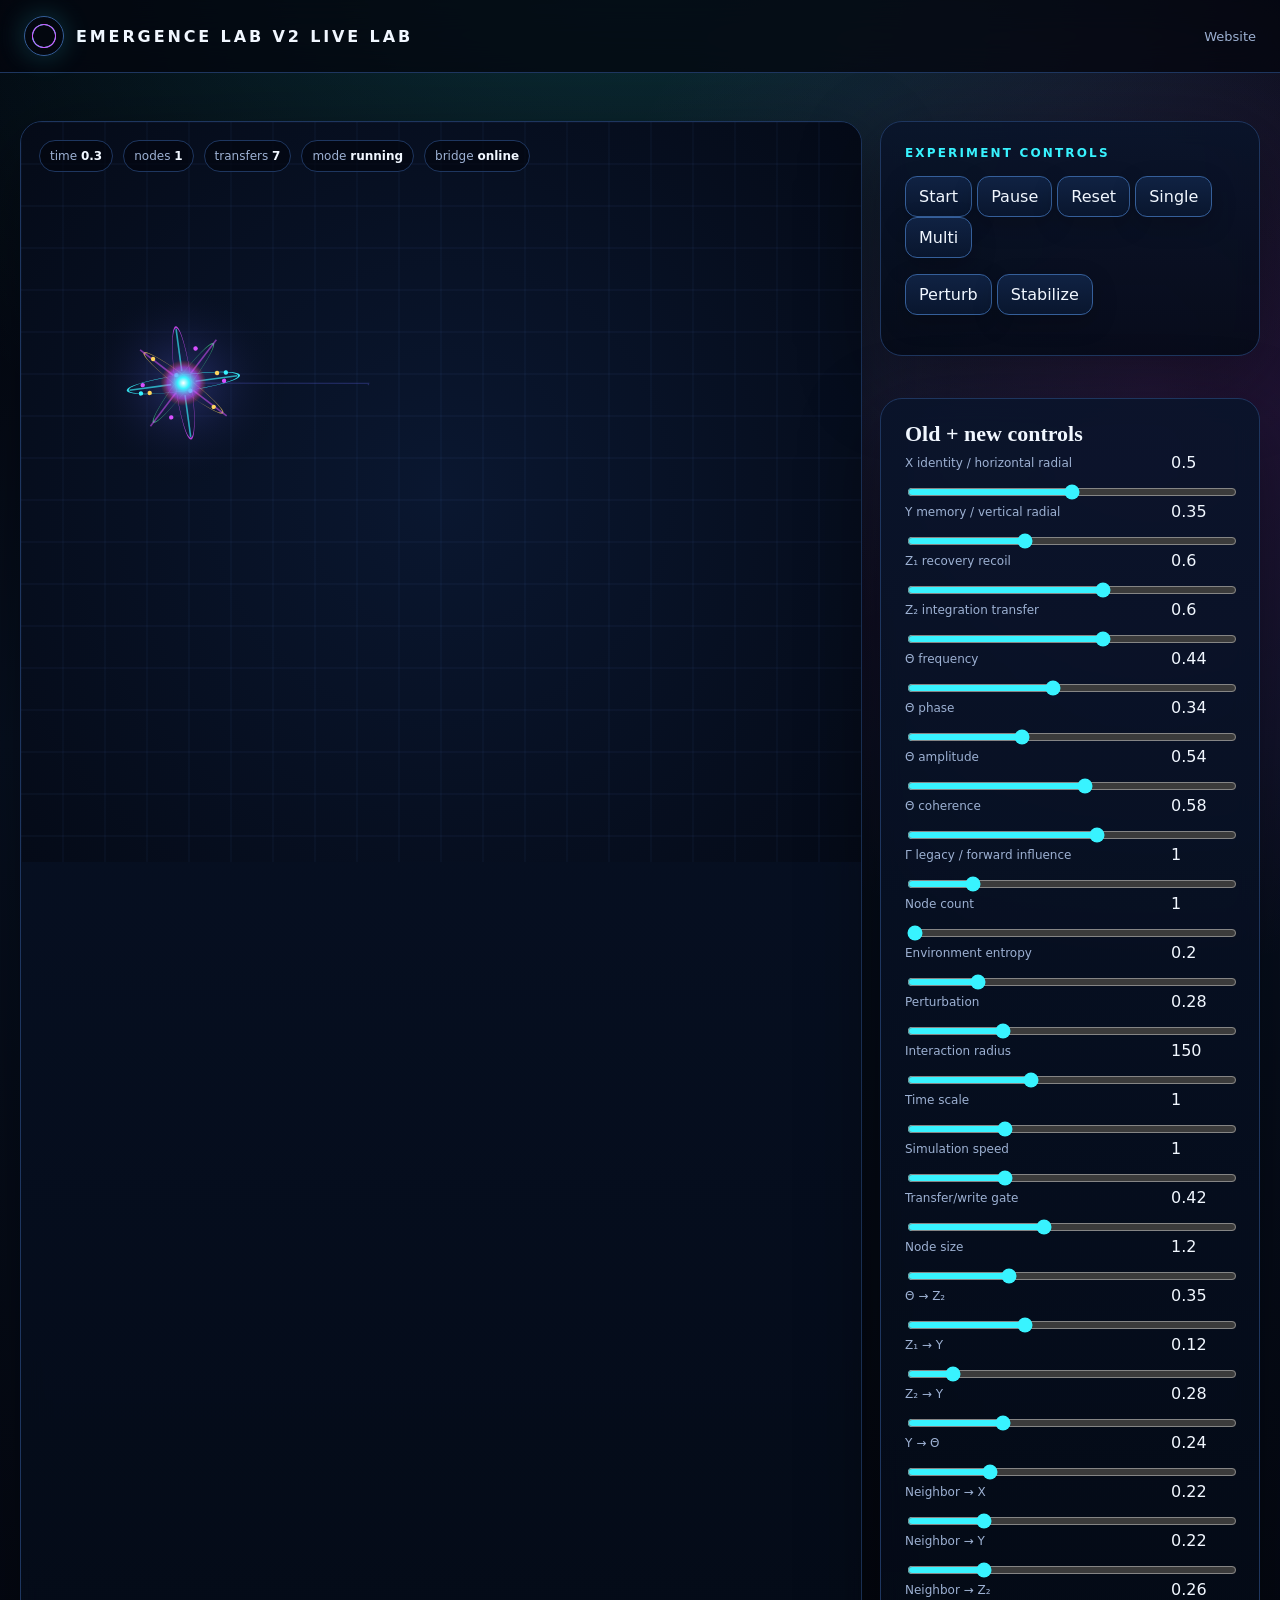
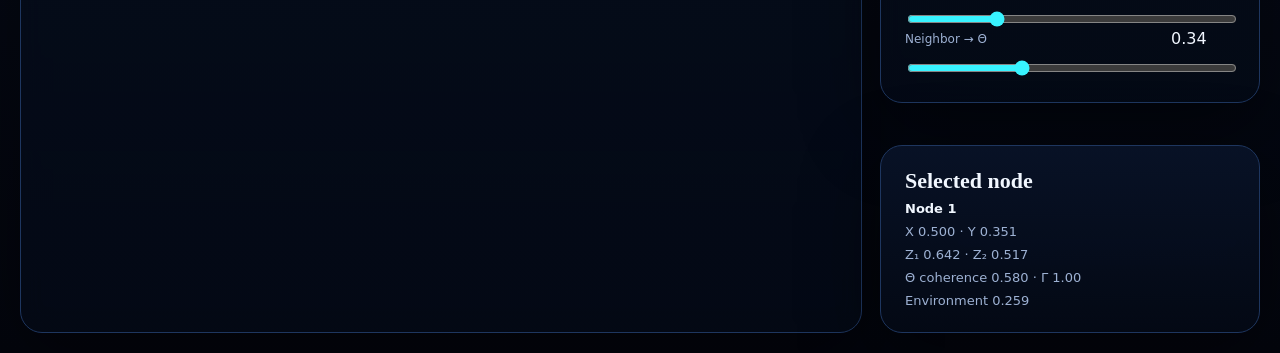
==== lab/index.html @ c9af358a "Add V2 connected live lab" ====
<!doctype html><html lang="en"><head><meta charset="utf-8"><meta name="viewport" content="width=device-width,initial-scale=1"><title>Emergence Lab V2 — Live Lab</title><link rel="stylesheet" href="../shared/el-style.css"><script src="../shared/el-bridge.js"></script><style>body{overflow-x:hidden}.lab-wrap{max-width:1500px;margin:auto;padding:20px;display:grid;grid-template-columns:minmax(0,1fr) 380px;gap:18px}.stage{position:relative;min-height:740px;overflow:hidden}.stage canvas{width:100%;height:740px;display:block}.hud{position:absolute;left:18px;top:18px;right:18px;display:flex;gap:10px;flex-wrap:wrap;pointer-events:none}.hud span{background:rgba(3,6,14,.66);border:1px solid var(--line);border-radius:999px;padding:8px 10px;color:var(--muted);font-size:12px}.hud b{color:var(--text)}.controls{display:grid;gap:14px}.control-row{display:grid;grid-template-columns:1fr 64px;gap:10px;align-items:center}.control-row label{font-size:12px;color:var(--muted)}input[type=range]{width:100%;accent-color:var(--cyan)}.embedded header{display:none}.embedded .lab-wrap{padding:0;grid-template-columns:minmax(0,1fr) 350px}.embedded main{padding:0}.embedded .stage{border-radius:22px}.embedded .stage canvas{height:680px}@media(max-width:1050px){.lab-wrap,.embedded .lab-wrap{grid-template-columns:1fr}.stage canvas{height:620px}.embedded .stage canvas{height:620px}}</style></head><body><header><nav><a class="brand" href="../site/index.html"><span class="sig"></span><span>Emergence Lab V2 Live Lab</span></a><div class="navlinks"><a href="../site/index.html">Website</a></div></nav></header><main class="lab-wrap"><section class="panel stage"><div class="hud"><span>time <b id="hTime">0.0</b></span><span>nodes <b id="hNodes">1</b></span><span>transfers <b id="hTransfers">0</b></span><span>mode <b id="hMode">running</b></span><span>bridge <b>online</b></span></div><canvas id="field"></canvas></section><aside class="controls"><section class="panel card"><div class="kicker">Experiment controls</div><p><button id="start">Start</button> <button id="pause">Pause</button> <button id="reset">Reset</button> <button id="single">Single</button> <button id="multi">Multi</button></p><p><button id="perturb">Perturb</button> <button id="stabilize">Stabilize</button></p></section><section class="panel card" id="sliders"></section><section class="panel card"><h3>Selected node</h3><div class="feed" id="inspect">Nucleus anchored. Waiting for telemetry.</div></section></aside></main><script>if(new URL(location.href).searchParams.get('embedded'))document.body.classList.add('embedded');const canvas=document.getElementById('field'),ctx=canvas.getContext('2d');let W=0,H=0,dpr=1,time=0,running=true,transfers=0,selected=0;const sliders={nodeX:[.5,0,1,.01,'X identity / horizontal radial'],nodeY:[.35,0,1,.01,'Y memory / vertical radial'],nodeZ1:[.6,0,1,.01,'Z₁ recovery recoil'],nodeZ2:[.6,0,1,.01,'Z₂ integration transfer'],thetaFrequency:[.44,0,1,.01,'Θ frequency'],thetaPhase:[.34,0,1,.01,'Θ phase'],thetaAmplitude:[.54,0,1,.01,'Θ amplitude'],thetaCoherence:[.58,0,1,.01,'Θ coherence'],gamma:[1,.1,5,.1,'Γ legacy / forward influence'],nodeCount:[1,1,24,1,'Node count'],entropy:[.2,0,1,.01,'Environment entropy'],perturbationStrength:[.28,0,1,.01,'Perturbation'],interactionRadius:[150,50,320,1,'Interaction radius'],timeScale:[1,.2,3,.1,'Time scale'],simulationSpeed:[1,.2,3,.1,'Simulation speed'],writeGate:[.42,.05,.95,.01,'Transfer/write gate'],nodeSize:[1.2,.6,2.6,.1,'Node size'],thetaToZ2:[.35,0,1,.01,'Θ → Z₂'],z1ToY:[.12,0,1,.01,'Z₁ → Y'],z2ToY:[.28,0,1,.01,'Z₂ → Y'],yToTheta:[.24,0,1,.01,'Y → Θ'],neighborToX:[.22,0,1,.01,'Neighbor → X'],neighborToY:[.22,0,1,.01,'Neighbor → Y'],neighborToZ2:[.26,0,1,.01,'Neighbor → Z₂'],neighborToTheta:[.34,0,1,.01,'Neighbor → Θ']};const state={},nodes=[];document.getElementById('sliders').innerHTML='<h3>Old + new controls</h3>'+Object.entries(sliders).map(([id,c])=>{const[v,min,max,step,label]=c;state[id]=v;return`<div class="control-row"><label for="${id}">${label}</label><output id="${id}Out">${v}</output><input id="${id}" type="range" min="${min}" max="${max}" step="${step}" value="${v}" style="grid-column:1/3"></div>`}).join('');Object.keys(sliders).forEach(id=>{const el=document.getElementById(id),out=document.getElementById(id+'Out');el.oninput=()=>{state[id]=parseFloat(el.value);out.textContent=Number(state[id]).toFixed(id==='nodeCount'||id==='interactionRadius'?0:2);syncNodeFromControls()}});function clamp(v,min=0,max=1){return Math.max(min,Math.min(max,v))}function rand(seed){let s=seed>>>0;return()=>((s=(1664525*s+1013904223)>>>0)/4294967296)}const R=rand(42);function createNode(i){return{id:i+1,x:W/2+(R()-.5)*W*.35,y:H/2+(R()-.5)*H*.35,vx:(R()-.5)*18,vy:(R()-.5)*18,X:state.nodeX,Y:state.nodeY,Z1:state.nodeZ1,Z2:state.nodeZ2,theta:state.thetaFrequency,phase:R(),amp:state.thetaAmplitude,coh:state.thetaCoherence,gamma:state.gamma,env:0,trail:[],flash:0}}function setNodeCount(n){while(nodes.length<n)nodes.push(createNode(nodes.length));while(nodes.length>n)nodes.pop();selected=0}function syncNodeFromControls(){const n=nodes[selected]||nodes[0];if(!n)return;n.X=state.nodeX;n.Y=state.nodeY;n.Z1=state.nodeZ1;n.Z2=state.nodeZ2;n.theta=state.thetaFrequency;n.amp=state.thetaAmplitude;n.coh=state.thetaCoherence;n.gamma=state.gamma;setNodeCount(state.nodeCount|0)}function resize(){dpr=Math.min(devicePixelRatio||1,2);const r=canvas.getBoundingClientRect();W=r.width;H=r.height;canvas.width=W*dpr;canvas.height=H*dpr;ctx.setTransform(dpr,0,0,dpr,0,0);if(!nodes.length)setNodeCount(state.nodeCount|0)}addEventListener('resize',resize);function update(dt){const speed=state.timeScale*state.simulationSpeed;time+=dt*speed;const target=state.nodeCount|0;if(nodes.length!==target)setNodeCount(target);for(const n of nodes){n.env=clamp(.5+.25*Math.sin(time*.7+n.x*.01)+.2*Math.cos(time*.41+n.y*.012)+state.perturbationStrength*.3);let nx=0,ny=0,neighbors=0,thetaAlign=0;for(const m of nodes){if(m===n)continue;const dx=m.x-n.x,dy=m.y-n.y,d=Math.hypot(dx,dy);if(d<state.interactionRadius){const w=1-d/state.interactionRadius;nx+=dx*w;ny+=dy*w;thetaAlign+=(1-Math.abs(m.theta-n.theta))*w;neighbors+=w}}if(neighbors){n.vx+=nx/neighbors*.0009*state.neighborToX;n.vy+=ny/neighbors*.0009*state.neighborToY;n.theta=clamp(n.theta+thetaAlign/neighbors*.0007*state.neighborToTheta);n.Z2=clamp(n.Z2+neighbors*.00004*state.neighborToZ2)}n.Z2=clamp(n.Z2+(n.coh*state.thetaToZ2+(n.env-.5)*state.perturbationStrength)*.0009*speed);n.Y=clamp(n.Y+(n.Z2*state.z2ToY+n.Z1*state.z1ToY)*.0005*speed);n.coh=clamp(n.coh+(n.Y*state.yToTheta-state.entropy*.04)*.0009*speed);n.phase=(n.phase+n.theta*.018*speed)%1;n.x+=n.vx*dt*speed;n.y+=n.vy*dt*speed;n.vx*=.992;n.vy*=.992;if(state.entropy){n.vx+=(Math.sin(time+n.id)*.5)*state.entropy*.02;n.vy+=(Math.cos(time*.9+n.id)*.5)*state.entropy*.02}if(n.x<30||n.x>W-30)n.vx*=-1;if(n.y<30||n.y>H-30)n.vy*=-1;n.x=clamp(n.x,30,W-30);n.y=clamp(n.y,30,H-30);if(n.X>state.writeGate&&n.coh>.25&&n.Z2>.45){transfers++;n.flash=1;n.Z2=clamp(n.Z2-.012);n.Z1=clamp(n.Z1+.006)}n.flash=Math.max(0,n.flash-dt*1.8);n.trail.push({x:n.x,y:n.y});if(n.trail.length>80)n.trail.shift()}}function drawNode(n){const scale=(state.nodeSize||1)*(.7+n.X*.55),Rn=30*scale,cx=n.x,cy=n.y,hue=185+n.theta*120;if(n.trail.length>1){ctx.strokeStyle=`hsla(${hue},80%,65%,.28)`;ctx.lineWidth=1.2;ctx.beginPath();n.trail.forEach((p,i)=>i?ctx.lineTo(p.x,p.y):ctx.moveTo(p.x,p.y));ctx.stroke()}const glow=ctx.createRadialGradient(cx,cy,0,cx,cy,Rn*3);glow.addColorStop(0,`hsla(${hue},100%,70%,${.22+n.Y*.25})`);glow.addColorStop(1,'rgba(0,0,0,0)');ctx.fillStyle=glow;ctx.beginPath();ctx.arc(cx,cy,Rn*3,0,Math.PI*2);ctx.fill();ctx.save();ctx.translate(cx,cy);ctx.rotate(n.phase*Math.PI*2);[[0,1.6,.23,'rgba(56,243,255,.92)'],[Math.PI/2,1.6,.23,'rgba(215,80,255,.82)'],[Math.PI/4,1.4,.18,'rgba(255,213,93,.68)'],[-Math.PI/4,1.4,.18,'rgba(77,255,154,.55)']].forEach(o=>{ctx.save();ctx.rotate(o[0]);ctx.scale(o[1],o[2]);ctx.strokeStyle=o[3];ctx.lineWidth=2/o[1];ctx.beginPath();ctx.arc(0,0,Rn,0,Math.PI*2);ctx.stroke();ctx.restore()});for(let i=0;i<8;i++){const a=i*Math.PI/4;ctx.strokeStyle=i%2?'rgba(215,80,255,.55)':'rgba(56,243,255,.65)';ctx.lineWidth=1.6;ctx.beginPath();ctx.moveTo(Math.cos(a)*Rn*.35,Math.sin(a)*Rn*.35);ctx.lineTo(Math.cos(a)*Rn*1.55,Math.sin(a)*Rn*1.55);ctx.stroke()}for(let i=0;i<12;i++){const a=i*Math.PI*2/12+n.phase*Math.PI*2;ctx.fillStyle=i%3===0?'#38f3ff':i%3===1?'#d750ff':'#ffd55d';ctx.beginPath();ctx.arc(Math.cos(a)*Rn*1.25,Math.sin(a)*Rn*(i%2?.25:1),2.2,0,Math.PI*2);ctx.fill()}ctx.restore();const core=ctx.createRadialGradient(cx,cy,0,cx,cy,Rn*.65);core.addColorStop(0,'#fff');core.addColorStop(.25,'#38f3ff');core.addColorStop(.7,'rgba(215,80,255,.55)');core.addColorStop(1,'rgba(255,61,0,0)');ctx.fillStyle=core;ctx.beginPath();ctx.arc(cx,cy,Rn*.65*(1+n.flash*.25),0,Math.PI*2);ctx.fill()}function draw(){ctx.clearRect(0,0,W,H);const bg=ctx.createRadialGradient(W/2,H/2,0,W/2,H/2,Math.max(W,H));bg.addColorStop(0,'#0a1730');bg.addColorStop(1,'#02040b');ctx.fillStyle=bg;ctx.fillRect(0,0,W,H);ctx.strokeStyle='rgba(120,170,255,.08)';ctx.lineWidth=1;for(let x=0;x<W;x+=42){ctx.beginPath();ctx.moveTo(x,0);ctx.lineTo(x,H);ctx.stroke()}for(let y=0;y<H;y+=42){ctx.beginPath();ctx.moveTo(0,y);ctx.lineTo(W,y);ctx.stroke()}for(let i=0;i<nodes.length;i++)for(let j=i+1;j<nodes.length;j++){const a=nodes[i],b=nodes[j],d=Math.hypot(a.x-b.x,a.y-b.y);if(d<state.interactionRadius){ctx.strokeStyle=`rgba(56,243,255,${.08+(1-d/state.interactionRadius)*.22})`;ctx.lineWidth=.7;ctx.beginPath();ctx.moveTo(a.x,a.y);ctx.lineTo(b.x,b.y);ctx.stroke()}}nodes.forEach(drawNode)}function publish(){const n=nodes[selected]||nodes[0]||{X:0,Y:0,Z1:0,Z2:0,coh:0,gamma:0,env:0};ELBridge.publishTelemetry({time,nodeCount:nodes.length,transfers,mode:running?'running':'paused',X:n.X,Y:n.Y,Z1:n.Z1,Z2:n.Z2,thetaCoherence:n.coh,gamma:n.gamma,environment:n.env});hTime.textContent=time.toFixed(1);hNodes.textContent=nodes.length;hTransfers.textContent=transfers;hMode.textContent=running?'running':'paused';inspect.innerHTML=`<b>Node ${n.id||1}</b><span>X ${n.X.toFixed(3)} · Y ${n.Y.toFixed(3)}</span><span>Z₁ ${n.Z1.toFixed(3)} · Z₂ ${n.Z2.toFixed(3)}</span><span>Θ coherence ${n.coh.toFixed(3)} · Γ ${n.gamma.toFixed(2)}</span><span>Environment ${n.env.toFixed(3)}</span>`}let last=0,pub=0;function frame(ts){const dt=Math.min(.04,(ts-last)/1000||.016);last=ts;if(running)update(dt);draw();pub+=dt;if(pub>.25){publish();pub=0}requestAnimationFrame(frame)}function command(c){if(c==='start')running=true;if(c==='pause')running=!running;if(c==='reset'){time=0;transfers=0;nodes.length=0;setNodeCount(state.nodeCount|0)}if(c==='multi'){state.nodeCount=8;nodeCount.value=8;nodeCountOut.textContent='8';setNodeCount(8)}if(c==='perturb'){state.perturbationStrength=clamp(state.perturbationStrength+.22);perturbationStrength.value=state.perturbationStrength;perturbationStrengthOut.textContent=state.perturbationStrength.toFixed(2);nodes.forEach(n=>{n.flash=1;n.vx+=(Math.random()-.5)*40;n.vy+=(Math.random()-.5)*40})}if(c==='stabilize'){state.entropy=.08;state.perturbationStrength=.1;['entropy','perturbationStrength'].forEach(id=>{document.getElementById(id).value=state[id];document.getElementById(id+'Out').textContent=state[id].toFixed(2)})}}['start','pause','reset','single','multi','perturb','stabilize'].forEach(id=>document.getElementById(id).onclick=()=>command(id==='single'?'reset':id));ELBridge.on(ev=>{if(ev.type==='command')command(ev.payload.command)});canvas.addEventListener('click',ev=>{const r=canvas.getBoundingClientRect(),x=ev.clientX-r.left,y=ev.clientY-r.top;let best=0,bd=1e9;nodes.forEach((n,i)=>{const d=Math.hypot(n.x-x,n.y-y);if(d<bd){bd=d;best=i}});selected=best});resize();setNodeCount(1);requestAnimationFrame(frame);</script></body></html>
---- shared/el-style.css ----
:root{--bg:#03050d;--panel:#071122;--panel2:#0b1730;--line:#1e365f;--line2:#355f9a;--text:#f1f7ff;--muted:#9db1d3;--cyan:#38f3ff;--violet:#d750ff;--gold:#ffd55d;--green:#4dff9a;--red:#ff5a7a;--shadow:0 24px 80px rgba(0,0,0,.45)}*{box-sizing:border-box}html{scroll-behavior:smooth}body{margin:0;background:radial-gradient(circle at 50% -10%,rgba(56,243,255,.20),transparent 38%),radial-gradient(circle at 90% 20%,rgba(215,80,255,.16),transparent 30%),linear-gradient(180deg,#02040b,#071020 38%,#03050d);color:var(--text);font-family:Inter,ui-sans-serif,system-ui,-apple-system,Segoe UI,sans-serif}a{color:inherit;text-decoration:none}button,.button{font:inherit;color:var(--text);background:linear-gradient(180deg,#102243,#09162e);border:1px solid var(--line2);border-radius:12px;padding:10px 13px;cursor:pointer;box-shadow:0 8px 25px rgba(0,0,0,.22)}button:hover,.button:hover{border-color:var(--cyan);box-shadow:0 0 24px rgba(56,243,255,.14)}.panel{background:linear-gradient(180deg,rgba(9,20,42,.88),rgba(4,10,22,.86));border:1px solid var(--line);border-radius:22px;box-shadow:var(--shadow);backdrop-filter:blur(12px)}.muted{color:var(--muted)}.accent{color:var(--cyan)}.gold{color:var(--gold)}.violet{color:var(--violet)}.grid{display:grid;gap:18px}.two{grid-template-columns:1.1fr .9fr}.three{grid-template-columns:repeat(3,1fr)}header{position:sticky;top:0;z-index:10;background:rgba(3,5,13,.72);border-bottom:1px solid var(--line);backdrop-filter:blur(16px)}nav{max-width:1440px;margin:auto;padding:16px 24px;display:flex;align-items:center;justify-content:space-between;gap:18px}.brand{display:flex;align-items:center;gap:12px;letter-spacing:.18em;text-transform:uppercase;font-weight:700}.brand .sig{width:40px;height:40px;border:1px solid var(--line2);border-radius:50%;position:relative;box-shadow:0 0 28px rgba(56,243,255,.22)}.brand .sig:before,.brand .sig:after{content:"";position:absolute;inset:7px;border:1px solid var(--cyan);border-radius:50%;transform:rotate(55deg)}.brand .sig:after{border-color:var(--violet);transform:rotate(-55deg)}.navlinks{display:flex;gap:18px;align-items:center;color:var(--muted);font-size:13px}main{max-width:1440px;margin:auto;padding:28px 24px 70px}h1,h2,h3{font-family:Georgia,serif;line-height:1.02}h1{font-size:clamp(42px,7vw,96px);margin:0}h2{font-size:clamp(28px,4vw,52px);margin:0 0 12px}h3{font-size:22px;margin:0 0 8px}.kicker{letter-spacing:.18em;text-transform:uppercase;color:var(--cyan);font-size:12px;font-weight:800}.hero{min-height:72vh;display:grid;grid-template-columns:1fr minmax(420px,.78fr);align-items:center;gap:26px}.hero-copy{padding:34px}.hero p{font-size:18px;color:var(--muted);max-width:760px;line-height:1.65}.stats{display:grid;grid-template-columns:repeat(4,1fr);gap:12px;margin-top:24px}.stat{padding:14px;border:1px solid var(--line);border-radius:16px;background:rgba(255,255,255,.025)}.stat b{font-size:28px;color:var(--cyan);font-weight:700}.stat span{display:block;color:var(--muted);font-size:11px;text-transform:uppercase;letter-spacing:.12em}.node-card{padding:18px;min-height:530px;position:relative;overflow:hidden}.node-card canvas{width:100%;height:420px;display:block}.node-card:after{content:"";position:absolute;inset:auto -20% -20% -20%;height:180px;background:radial-gradient(circle,rgba(56,243,255,.12),transparent 65%)}.status{display:grid;grid-template-columns:repeat(3,1fr);gap:10px}.status div{padding:10px;border:1px solid var(--line);border-radius:12px;background:rgba(0,0,0,.18)}.status b{display:block}.status span{font-size:11px;color:var(--muted)}section{margin-top:28px}.card{padding:24px}.live-frame{height:720px;width:100%;border:0;border-radius:22px;background:#02040b}.feed{display:grid;gap:8px;font-size:13px;color:var(--muted)}.feed b{color:var(--text)}.footer{color:var(--muted);font-size:12px;border-top:1px solid var(--line);padding-top:22px;margin-top:32px;display:flex;justify-content:space-between;gap:20px}@media(max-width:1050px){.hero,.two,.three{grid-template-columns:1fr}.navlinks{display:none}.stats{grid-template-columns:repeat(2,1fr)}.live-frame{height:780px}}@media(max-width:620px){main,nav{padding-left:14px;padding-right:14px}.hero-copy,.card,.node-card{padding:18px}.stats,.status{grid-template-columns:1fr}}
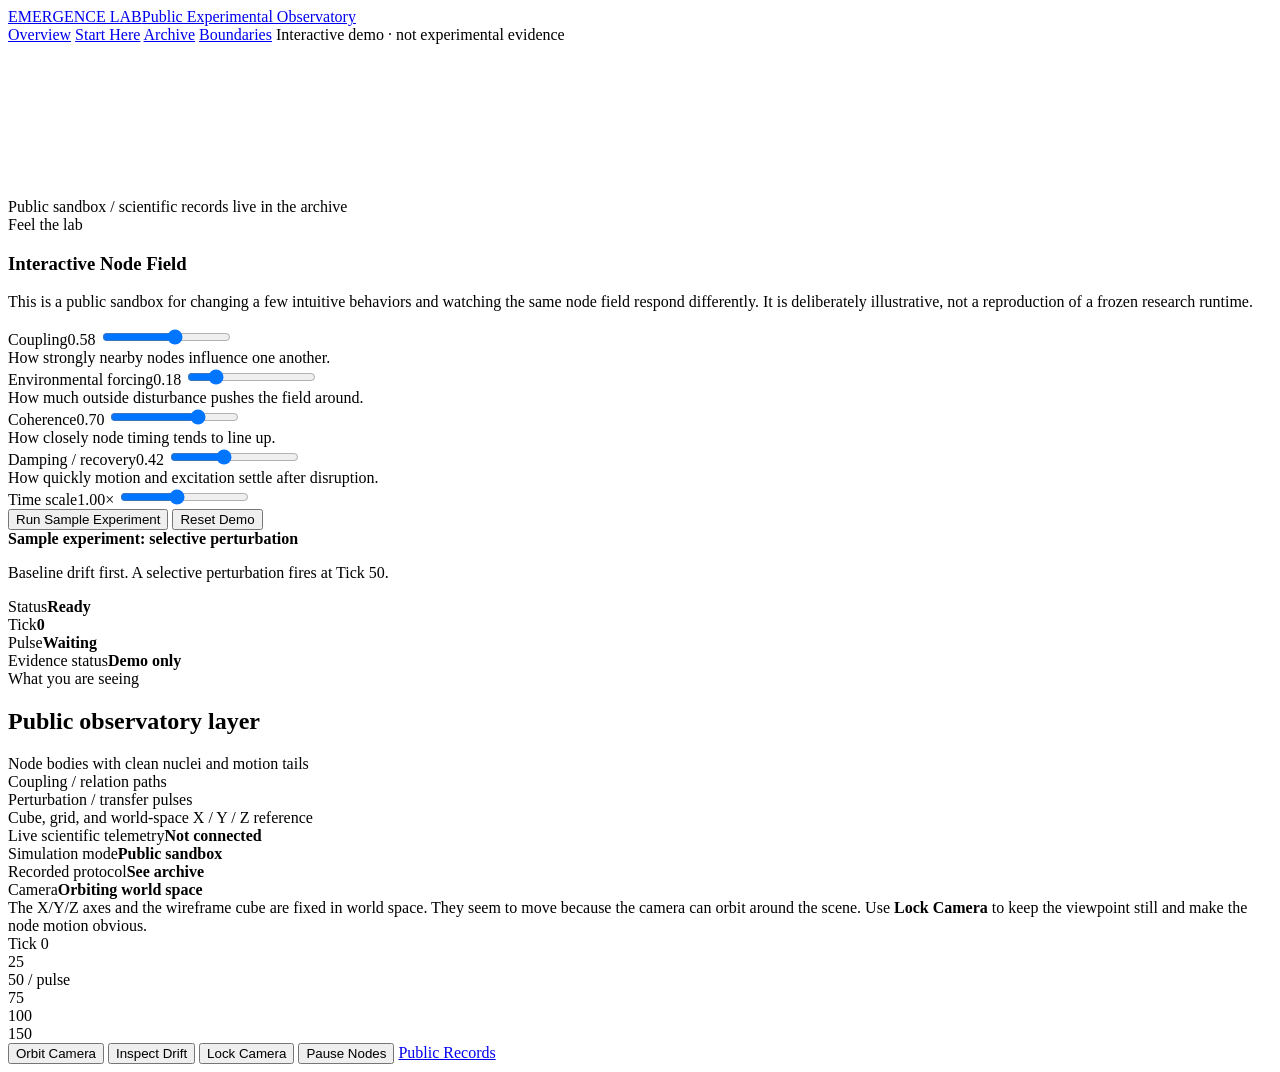
==== commit c1e42155: "site: sync interactive public observatory shell" ====
--- a/lab/index.html
+++ b/lab/index.html
@@ -1 +1,122 @@
-<!doctype html><html lang="en"><head><meta charset="utf-8"><meta name="viewport" content="width=device-width,initial-scale=1"><title>Emergence Lab V2 — Live Lab</title><link rel="stylesheet" href="../shared/el-style.css"><script src="../shared/el-bridge.js"></script><style>body{overflow-x:hidden}.lab-wrap{max-width:1500px;margin:auto;padding:20px;display:grid;grid-template-columns:minmax(0,1fr) 380px;gap:18px}.stage{position:relative;min-height:740px;overflow:hidden}.stage canvas{width:100%;height:740px;display:block}.hud{position:absolute;left:18px;top:18px;right:18px;display:flex;gap:10px;flex-wrap:wrap;pointer-events:none}.hud span{background:rgba(3,6,14,.66);border:1px solid var(--line);border-radius:999px;padding:8px 10px;color:var(--muted);font-size:12px}.hud b{color:var(--text)}.controls{display:grid;gap:14px}.control-row{display:grid;grid-template-columns:1fr 64px;gap:10px;align-items:center}.control-row label{font-size:12px;color:var(--muted)}input[type=range]{width:100%;accent-color:var(--cyan)}.embedded header{display:none}.embedded .lab-wrap{padding:0;grid-template-columns:minmax(0,1fr) 350px}.embedded main{padding:0}.embedded .stage{border-radius:22px}.embedded .stage canvas{height:680px}@media(max-width:1050px){.lab-wrap,.embedded .lab-wrap{grid-template-columns:1fr}.stage canvas{height:620px}.embedded .stage canvas{height:620px}}</style></head><body><header><nav><a class="brand" href="../site/index.html"><span class="sig"></span><span>Emergence Lab V2 Live Lab</span></a><div class="navlinks"><a href="../site/index.html">Website</a></div></nav></header><main class="lab-wrap"><section class="panel stage"><div class="hud"><span>time <b id="hTime">0.0</b></span><span>nodes <b id="hNodes">1</b></span><span>transfers <b id="hTransfers">0</b></span><span>mode <b id="hMode">running</b></span><span>bridge <b>online</b></span></div><canvas id="field"></canvas></section><aside class="controls"><section class="panel card"><div class="kicker">Experiment controls</div><p><button id="start">Start</button> <button id="pause">Pause</button> <button id="reset">Reset</button> <button id="single">Single</button> <button id="multi">Multi</button></p><p><button id="perturb">Perturb</button> <button id="stabilize">Stabilize</button></p></section><section class="panel card" id="sliders"></section><section class="panel card"><h3>Selected node</h3><div class="feed" id="inspect">Nucleus anchored. Waiting for telemetry.</div></section></aside></main><script>if(new URL(location.href).searchParams.get('embedded'))document.body.classList.add('embedded');const canvas=document.getElementById('field'),ctx=canvas.getContext('2d');let W=0,H=0,dpr=1,time=0,running=true,transfers=0,selected=0;const sliders={nodeX:[.5,0,1,.01,'X identity / horizontal radial'],nodeY:[.35,0,1,.01,'Y memory / vertical radial'],nodeZ1:[.6,0,1,.01,'Z₁ recovery recoil'],nodeZ2:[.6,0,1,.01,'Z₂ integration transfer'],thetaFrequency:[.44,0,1,.01,'Θ frequency'],thetaPhase:[.34,0,1,.01,'Θ phase'],thetaAmplitude:[.54,0,1,.01,'Θ amplitude'],thetaCoherence:[.58,0,1,.01,'Θ coherence'],gamma:[1,.1,5,.1,'Γ legacy / forward influence'],nodeCount:[1,1,24,1,'Node count'],entropy:[.2,0,1,.01,'Environment entropy'],perturbationStrength:[.28,0,1,.01,'Perturbation'],interactionRadius:[150,50,320,1,'Interaction radius'],timeScale:[1,.2,3,.1,'Time scale'],simulationSpeed:[1,.2,3,.1,'Simulation speed'],writeGate:[.42,.05,.95,.01,'Transfer/write gate'],nodeSize:[1.2,.6,2.6,.1,'Node size'],thetaToZ2:[.35,0,1,.01,'Θ → Z₂'],z1ToY:[.12,0,1,.01,'Z₁ → Y'],z2ToY:[.28,0,1,.01,'Z₂ → Y'],yToTheta:[.24,0,1,.01,'Y → Θ'],neighborToX:[.22,0,1,.01,'Neighbor → X'],neighborToY:[.22,0,1,.01,'Neighbor → Y'],neighborToZ2:[.26,0,1,.01,'Neighbor → Z₂'],neighborToTheta:[.34,0,1,.01,'Neighbor → Θ']};const state={},nodes=[];document.getElementById('sliders').innerHTML='<h3>Old + new controls</h3>'+Object.entries(sliders).map(([id,c])=>{const[v,min,max,step,label]=c;state[id]=v;return`<div class="control-row"><label for="${id}">${label}</label><output id="${id}Out">${v}</output><input id="${id}" type="range" min="${min}" max="${max}" step="${step}" value="${v}" style="grid-column:1/3"></div>`}).join('');Object.keys(sliders).forEach(id=>{const el=document.getElementById(id),out=document.getElementById(id+'Out');el.oninput=()=>{state[id]=parseFloat(el.value);out.textContent=Number(state[id]).toFixed(id==='nodeCount'||id==='interactionRadius'?0:2);syncNodeFromControls()}});function clamp(v,min=0,max=1){return Math.max(min,Math.min(max,v))}function rand(seed){let s=seed>>>0;return()=>((s=(1664525*s+1013904223)>>>0)/4294967296)}const R=rand(42);function createNode(i){return{id:i+1,x:W/2+(R()-.5)*W*.35,y:H/2+(R()-.5)*H*.35,vx:(R()-.5)*18,vy:(R()-.5)*18,X:state.nodeX,Y:state.nodeY,Z1:state.nodeZ1,Z2:state.nodeZ2,theta:state.thetaFrequency,phase:R(),amp:state.thetaAmplitude,coh:state.thetaCoherence,gamma:state.gamma,env:0,trail:[],flash:0}}function setNodeCount(n){while(nodes.length<n)nodes.push(createNode(nodes.length));while(nodes.length>n)nodes.pop();selected=0}function syncNodeFromControls(){const n=nodes[selected]||nodes[0];if(!n)return;n.X=state.nodeX;n.Y=state.nodeY;n.Z1=state.nodeZ1;n.Z2=state.nodeZ2;n.theta=state.thetaFrequency;n.amp=state.thetaAmplitude;n.coh=state.thetaCoherence;n.gamma=state.gamma;setNodeCount(state.nodeCount|0)}function resize(){dpr=Math.min(devicePixelRatio||1,2);const r=canvas.getBoundingClientRect();W=r.width;H=r.height;canvas.width=W*dpr;canvas.height=H*dpr;ctx.setTransform(dpr,0,0,dpr,0,0);if(!nodes.length)setNodeCount(state.nodeCount|0)}addEventListener('resize',resize);function update(dt){const speed=state.timeScale*state.simulationSpeed;time+=dt*speed;const target=state.nodeCount|0;if(nodes.length!==target)setNodeCount(target);for(const n of nodes){n.env=clamp(.5+.25*Math.sin(time*.7+n.x*.01)+.2*Math.cos(time*.41+n.y*.012)+state.perturbationStrength*.3);let nx=0,ny=0,neighbors=0,thetaAlign=0;for(const m of nodes){if(m===n)continue;const dx=m.x-n.x,dy=m.y-n.y,d=Math.hypot(dx,dy);if(d<state.interactionRadius){const w=1-d/state.interactionRadius;nx+=dx*w;ny+=dy*w;thetaAlign+=(1-Math.abs(m.theta-n.theta))*w;neighbors+=w}}if(neighbors){n.vx+=nx/neighbors*.0009*state.neighborToX;n.vy+=ny/neighbors*.0009*state.neighborToY;n.theta=clamp(n.theta+thetaAlign/neighbors*.0007*state.neighborToTheta);n.Z2=clamp(n.Z2+neighbors*.00004*state.neighborToZ2)}n.Z2=clamp(n.Z2+(n.coh*state.thetaToZ2+(n.env-.5)*state.perturbationStrength)*.0009*speed);n.Y=clamp(n.Y+(n.Z2*state.z2ToY+n.Z1*state.z1ToY)*.0005*speed);n.coh=clamp(n.coh+(n.Y*state.yToTheta-state.entropy*.04)*.0009*speed);n.phase=(n.phase+n.theta*.018*speed)%1;n.x+=n.vx*dt*speed;n.y+=n.vy*dt*speed;n.vx*=.992;n.vy*=.992;if(state.entropy){n.vx+=(Math.sin(time+n.id)*.5)*state.entropy*.02;n.vy+=(Math.cos(time*.9+n.id)*.5)*state.entropy*.02}if(n.x<30||n.x>W-30)n.vx*=-1;if(n.y<30||n.y>H-30)n.vy*=-1;n.x=clamp(n.x,30,W-30);n.y=clamp(n.y,30,H-30);if(n.X>state.writeGate&&n.coh>.25&&n.Z2>.45){transfers++;n.flash=1;n.Z2=clamp(n.Z2-.012);n.Z1=clamp(n.Z1+.006)}n.flash=Math.max(0,n.flash-dt*1.8);n.trail.push({x:n.x,y:n.y});if(n.trail.length>80)n.trail.shift()}}function drawNode(n){const scale=(state.nodeSize||1)*(.7+n.X*.55),Rn=30*scale,cx=n.x,cy=n.y,hue=185+n.theta*120;if(n.trail.length>1){ctx.strokeStyle=`hsla(${hue},80%,65%,.28)`;ctx.lineWidth=1.2;ctx.beginPath();n.trail.forEach((p,i)=>i?ctx.lineTo(p.x,p.y):ctx.moveTo(p.x,p.y));ctx.stroke()}const glow=ctx.createRadialGradient(cx,cy,0,cx,cy,Rn*3);glow.addColorStop(0,`hsla(${hue},100%,70%,${.22+n.Y*.25})`);glow.addColorStop(1,'rgba(0,0,0,0)');ctx.fillStyle=glow;ctx.beginPath();ctx.arc(cx,cy,Rn*3,0,Math.PI*2);ctx.fill();ctx.save();ctx.translate(cx,cy);ctx.rotate(n.phase*Math.PI*2);[[0,1.6,.23,'rgba(56,243,255,.92)'],[Math.PI/2,1.6,.23,'rgba(215,80,255,.82)'],[Math.PI/4,1.4,.18,'rgba(255,213,93,.68)'],[-Math.PI/4,1.4,.18,'rgba(77,255,154,.55)']].forEach(o=>{ctx.save();ctx.rotate(o[0]);ctx.scale(o[1],o[2]);ctx.strokeStyle=o[3];ctx.lineWidth=2/o[1];ctx.beginPath();ctx.arc(0,0,Rn,0,Math.PI*2);ctx.stroke();ctx.restore()});for(let i=0;i<8;i++){const a=i*Math.PI/4;ctx.strokeStyle=i%2?'rgba(215,80,255,.55)':'rgba(56,243,255,.65)';ctx.lineWidth=1.6;ctx.beginPath();ctx.moveTo(Math.cos(a)*Rn*.35,Math.sin(a)*Rn*.35);ctx.lineTo(Math.cos(a)*Rn*1.55,Math.sin(a)*Rn*1.55);ctx.stroke()}for(let i=0;i<12;i++){const a=i*Math.PI*2/12+n.phase*Math.PI*2;ctx.fillStyle=i%3===0?'#38f3ff':i%3===1?'#d750ff':'#ffd55d';ctx.beginPath();ctx.arc(Math.cos(a)*Rn*1.25,Math.sin(a)*Rn*(i%2?.25:1),2.2,0,Math.PI*2);ctx.fill()}ctx.restore();const core=ctx.createRadialGradient(cx,cy,0,cx,cy,Rn*.65);core.addColorStop(0,'#fff');core.addColorStop(.25,'#38f3ff');core.addColorStop(.7,'rgba(215,80,255,.55)');core.addColorStop(1,'rgba(255,61,0,0)');ctx.fillStyle=core;ctx.beginPath();ctx.arc(cx,cy,Rn*.65*(1+n.flash*.25),0,Math.PI*2);ctx.fill()}function draw(){ctx.clearRect(0,0,W,H);const bg=ctx.createRadialGradient(W/2,H/2,0,W/2,H/2,Math.max(W,H));bg.addColorStop(0,'#0a1730');bg.addColorStop(1,'#02040b');ctx.fillStyle=bg;ctx.fillRect(0,0,W,H);ctx.strokeStyle='rgba(120,170,255,.08)';ctx.lineWidth=1;for(let x=0;x<W;x+=42){ctx.beginPath();ctx.moveTo(x,0);ctx.lineTo(x,H);ctx.stroke()}for(let y=0;y<H;y+=42){ctx.beginPath();ctx.moveTo(0,y);ctx.lineTo(W,y);ctx.stroke()}for(let i=0;i<nodes.length;i++)for(let j=i+1;j<nodes.length;j++){const a=nodes[i],b=nodes[j],d=Math.hypot(a.x-b.x,a.y-b.y);if(d<state.interactionRadius){ctx.strokeStyle=`rgba(56,243,255,${.08+(1-d/state.interactionRadius)*.22})`;ctx.lineWidth=.7;ctx.beginPath();ctx.moveTo(a.x,a.y);ctx.lineTo(b.x,b.y);ctx.stroke()}}nodes.forEach(drawNode)}function publish(){const n=nodes[selected]||nodes[0]||{X:0,Y:0,Z1:0,Z2:0,coh:0,gamma:0,env:0};ELBridge.publishTelemetry({time,nodeCount:nodes.length,transfers,mode:running?'running':'paused',X:n.X,Y:n.Y,Z1:n.Z1,Z2:n.Z2,thetaCoherence:n.coh,gamma:n.gamma,environment:n.env});hTime.textContent=time.toFixed(1);hNodes.textContent=nodes.length;hTransfers.textContent=transfers;hMode.textContent=running?'running':'paused';inspect.innerHTML=`<b>Node ${n.id||1}</b><span>X ${n.X.toFixed(3)} · Y ${n.Y.toFixed(3)}</span><span>Z₁ ${n.Z1.toFixed(3)} · Z₂ ${n.Z2.toFixed(3)}</span><span>Θ coherence ${n.coh.toFixed(3)} · Γ ${n.gamma.toFixed(2)}</span><span>Environment ${n.env.toFixed(3)}</span>`}let last=0,pub=0;function frame(ts){const dt=Math.min(.04,(ts-last)/1000||.016);last=ts;if(running)update(dt);draw();pub+=dt;if(pub>.25){publish();pub=0}requestAnimationFrame(frame)}function command(c){if(c==='start')running=true;if(c==='pause')running=!running;if(c==='reset'){time=0;transfers=0;nodes.length=0;setNodeCount(state.nodeCount|0)}if(c==='multi'){state.nodeCount=8;nodeCount.value=8;nodeCountOut.textContent='8';setNodeCount(8)}if(c==='perturb'){state.perturbationStrength=clamp(state.perturbationStrength+.22);perturbationStrength.value=state.perturbationStrength;perturbationStrengthOut.textContent=state.perturbationStrength.toFixed(2);nodes.forEach(n=>{n.flash=1;n.vx+=(Math.random()-.5)*40;n.vy+=(Math.random()-.5)*40})}if(c==='stabilize'){state.entropy=.08;state.perturbationStrength=.1;['entropy','perturbationStrength'].forEach(id=>{document.getElementById(id).value=state[id];document.getElementById(id+'Out').textContent=state[id].toFixed(2)})}}['start','pause','reset','single','multi','perturb','stabilize'].forEach(id=>document.getElementById(id).onclick=()=>command(id==='single'?'reset':id));ELBridge.on(ev=>{if(ev.type==='command')command(ev.payload.command)});canvas.addEventListener('click',ev=>{const r=canvas.getBoundingClientRect(),x=ev.clientX-r.left,y=ev.clientY-r.top;let best=0,bd=1e9;nodes.forEach((n,i)=>{const d=Math.hypot(n.x-x,n.y-y);if(d<bd){bd=d;best=i}});selected=best});resize();setNodeCount(1);requestAnimationFrame(frame);</script></body></html>
+<!doctype html>
+<html lang="en">
+<head>
+<meta charset="utf-8">
+<meta name="viewport" content="width=device-width,initial-scale=1">
+<title>Emergence Lab — Public Experimental Observatory</title>
+<link rel="stylesheet" href="../shared/observatory-3d.css">
+<script src="../shared/telemetry-bridge.js"></script>
+</head>
+<body>
+<main class="observatory-shell">
+<header class="topbar">
+  <a class="brand" href="../index.html">
+    <span class="brand-symbol"></span>
+    <span><span class="brand-title">EMERGENCE LAB</span><span class="brand-subtitle">Public Experimental Observatory</span></span>
+  </a>
+  <nav class="toplinks">
+    <a href="../index.html">Overview</a>
+    <a href="../articles/start-here.html">Start Here</a>
+    <a href="../articles/experiment-archive.html">Archive</a>
+    <a href="../articles/public-boundaries.html">Boundaries</a>
+    <span class="status-pill">Interactive demo · not experimental evidence</span>
+  </nav>
+</header>
+
+<section class="viewport">
+  <canvas id="observatory3d"></canvas>
+  <div class="chamber-overlay"></div>
+  <div class="scanline"></div>
+  <div class="mode-note">Public sandbox / scientific records live in the archive</div>
+
+  <aside class="panel left-panel">
+    <div class="kicker">Feel the lab</div>
+    <h1>Interactive Node Field</h1>
+    <p>This is a public sandbox for changing a few intuitive behaviors and watching the same node field respond differently. It is deliberately illustrative, not a reproduction of a frozen research runtime.</p>
+
+    <div class="slider-stack">
+      <div class="control-row">
+        <label for="coupling">Coupling</label><output id="couplingOut">0.58</output>
+        <input id="coupling" type="range" min="0" max="1" step="0.01" value="0.58">
+        <div class="control-help">How strongly nearby nodes influence one another.</div>
+      </div>
+      <div class="control-row">
+        <label for="perturbation">Environmental forcing</label><output id="perturbationOut">0.18</output>
+        <input id="perturbation" type="range" min="0" max="1" step="0.01" value="0.18">
+        <div class="control-help">How much outside disturbance pushes the field around.</div>
+      </div>
+      <div class="control-row">
+        <label for="coherence">Coherence</label><output id="coherenceOut">0.70</output>
+        <input id="coherence" type="range" min="0" max="1" step="0.01" value="0.70">
+        <div class="control-help">How closely node timing tends to line up.</div>
+      </div>
+      <div class="control-row">
+        <label for="damping">Damping / recovery</label><output id="dampingOut">0.42</output>
+        <input id="damping" type="range" min="0.05" max="0.95" step="0.01" value="0.42">
+        <div class="control-help">How quickly motion and excitation settle after disruption.</div>
+      </div>
+      <div class="control-row">
+        <label for="speed">Time scale</label><output id="speedOut">1.00×</output>
+        <input id="speed" type="range" min="0.25" max="2" step="0.05" value="1.00">
+      </div>
+    </div>
+
+    <div class="button-row">
+      <button id="runExperiment" class="action-btn" type="button">Run Sample Experiment</button>
+      <button id="resetDemo" class="action-btn secondary" type="button">Reset Demo</button>
+    </div>
+
+    <div class="experiment-card">
+      <b>Sample experiment: selective perturbation</b>
+      <p id="experimentNote">Baseline drift first. A selective perturbation fires at Tick 50.</p>
+      <div class="readout-grid">
+        <div class="readout"><span>Status</span><b id="experimentStatus">Ready</b></div>
+        <div class="readout"><span>Tick</span><b id="demoTick">0</b></div>
+        <div class="readout"><span>Pulse</span><b id="pulseState">Waiting</b></div>
+        <div class="readout"><span>Evidence status</span><b>Demo only</b></div>
+      </div>
+      <div class="progress-shell"><div id="experimentProgress" class="progress-bar"></div></div>
+    </div>
+  </aside>
+
+  <aside class="panel right-panel">
+    <div class="kicker">What you are seeing</div>
+    <h2>Public observatory layer</h2>
+    <div class="legend-list">
+      <div class="legend-row"><span class="legend-dot" style="color:#2df3ff;background:#2df3ff"></span> Node bodies with clean nuclei and motion tails</div>
+      <div class="legend-row"><span class="legend-dot" style="color:#9b62ff;background:#9b62ff"></span> Coupling / relation paths</div>
+      <div class="legend-row"><span class="legend-dot" style="color:#ff5cbe;background:#ff5cbe"></span> Perturbation / transfer pulses</div>
+      <div class="legend-row"><span class="legend-dot" style="color:#ffdc72;background:#ffdc72"></span> Cube, grid, and world-space X / Y / Z reference</div>
+    </div>
+
+    <div class="readout-grid">
+      <div class="readout"><span>Live scientific telemetry</span><b>Not connected</b></div>
+      <div class="readout"><span>Simulation mode</span><b>Public sandbox</b></div>
+      <div class="readout"><span>Recorded protocol</span><b>See archive</b></div>
+      <div class="readout"><span>Camera</span><b id="cameraModeReadout">Orbiting world space</b></div>
+    </div>
+
+    <div class="warn">The X/Y/Z axes and the wireframe cube are fixed in world space. They seem to move because the camera can orbit around the scene. Use <b>Lock Camera</b> to keep the viewpoint still and make the node motion obvious.</div>
+  </aside>
+
+  <div class="bottom-strip">
+    <div class="tick active" data-tick="0">Tick 0</div>
+    <div class="tick" data-tick="25">25</div>
+    <div class="tick" data-tick="50">50 / pulse</div>
+    <div class="tick" data-tick="75">75</div>
+    <div class="tick" data-tick="100">100</div>
+    <div class="tick" data-tick="150">150</div>
+  </div>
+
+  <div class="controls">
+    <button class="chip active" data-mode="orbit" type="button">Orbit Camera</button>
+    <button class="chip" data-mode="inspect" type="button">Inspect Drift</button>
+    <button id="lockCamera" class="chip" type="button">Lock Camera</button>
+    <button id="pauseNodes" class="chip" type="button">Pause Nodes</button>
+    <a class="chip" href="../articles/experiment-archive.html">Public Records</a>
+  </div>
+</section>
+</main>
+<script src="../shared/observatory-3d.js"></script>
+</body>
+</html>
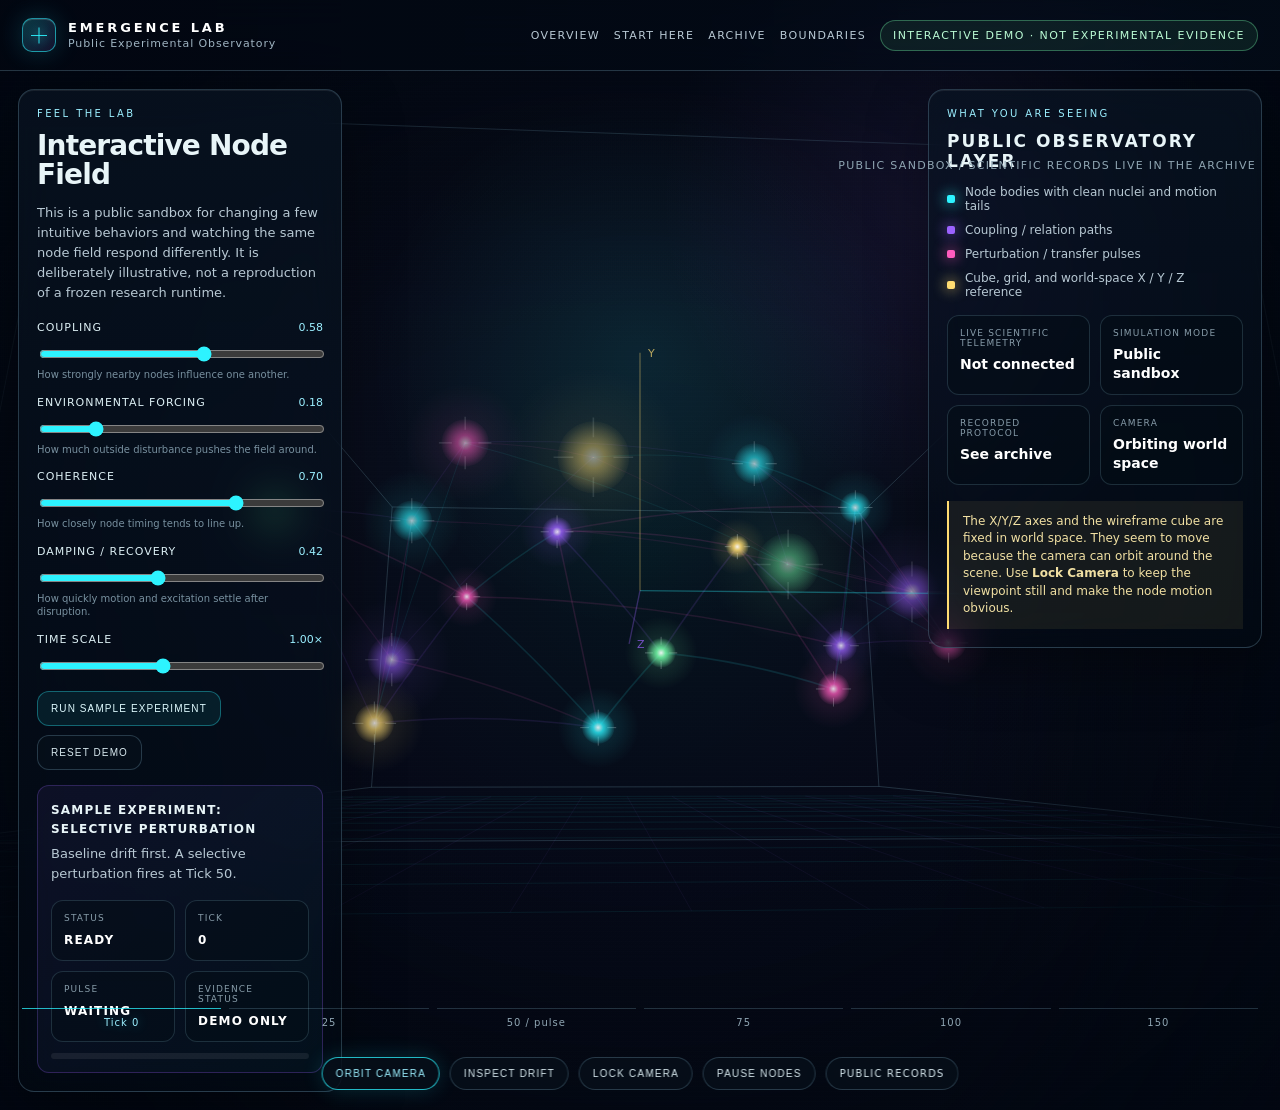
==== commit 2f25b6b9: "site: add mobile observatory panel controls" ====
--- a/lab/index.html
+++ b/lab/index.html
@@ -29,7 +29,13 @@
   <div class="scanline"></div>
   <div class="mode-note">Public sandbox / scientific records live in the archive</div>
 
+  <div class="mobile-toolbar" aria-label="Mobile observatory panels">
+    <button class="chip mobile-toggle" type="button" data-panel-target="left-panel" aria-expanded="false">Parameters</button>
+    <button class="chip mobile-toggle" type="button" data-panel-target="right-panel" aria-expanded="false">Info</button>
+  </div>
+
   <aside class="panel left-panel">
+    <button class="panel-close" type="button" data-close-panel>View Nodes</button>
     <div class="kicker">Feel the lab</div>
     <h1>Interactive Node Field</h1>
     <p>This is a public sandbox for changing a few intuitive behaviors and watching the same node field respond differently. It is deliberately illustrative, not a reproduction of a frozen research runtime.</p>
@@ -80,6 +86,7 @@
   </aside>
 
   <aside class="panel right-panel">
+    <button class="panel-close" type="button" data-close-panel>View Nodes</button>
     <div class="kicker">What you are seeing</div>
     <h2>Public observatory layer</h2>
     <div class="legend-list">
--- a/shared/observatory-3d.css
+++ b/shared/observatory-3d.css
@@ -0,0 +1,538 @@
+:root{
+  --bg:#020711;
+  --panel:rgba(7,16,27,.66);
+  --line:rgba(147,202,223,.24);
+  --cyan:#2df3ff;
+  --violet:#9b62ff;
+  --gold:#ffdc72;
+  --pink:#ff5cbe;
+  --green:#75ffaa;
+  --text:#e8f5f8;
+  --muted:#9fb4c2;
+}
+*{box-sizing:border-box}
+html,body{
+  min-height:100%;
+  margin:0;
+  background:var(--bg);
+  color:var(--text);
+  font-family:Inter,ui-sans-serif,system-ui,-apple-system,BlinkMacSystemFont,"Segoe UI",sans-serif;
+  overflow:auto;
+}
+body:before{
+  content:"";
+  position:fixed;
+  inset:0;
+  pointer-events:none;
+  background:
+    radial-gradient(circle at 50% 40%,rgba(45,243,255,.10),transparent 32%),
+    radial-gradient(circle at 76% 22%,rgba(155,98,255,.12),transparent 26%),
+    linear-gradient(180deg,#020711,#050b15 52%,#020711);
+}
+.observatory-shell{
+  position:relative;
+  min-height:100vh;
+  display:grid;
+  grid-template-rows:auto 1fr;
+}
+.topbar{
+  position:sticky;
+  top:0;
+  z-index:8;
+  display:flex;
+  align-items:center;
+  justify-content:space-between;
+  gap:18px;
+  padding:18px 22px;
+  border-bottom:1px solid var(--line);
+  background:linear-gradient(90deg,rgba(2,7,17,.90),rgba(4,13,24,.66));
+  backdrop-filter:blur(16px) saturate(1.4);
+}
+.brand{
+  display:flex;
+  align-items:center;
+  gap:12px;
+  color:#fff;
+  text-decoration:none;
+}
+.brand-symbol{
+  width:34px;
+  height:34px;
+  border:1px solid rgba(45,243,255,.55);
+  border-radius:10px;
+  background:linear-gradient(135deg,rgba(45,243,255,.22),rgba(155,98,255,.12));
+  box-shadow:0 0 26px rgba(45,243,255,.18),inset 0 1px 0 rgba(255,255,255,.14);
+  position:relative;
+}
+.brand-symbol:before,.brand-symbol:after{
+  content:"";
+  position:absolute;
+  background:var(--cyan);
+  opacity:.9;
+  left:8px;
+  right:8px;
+  top:16px;
+  height:1px;
+  box-shadow:0 0 12px var(--cyan);
+}
+.brand-symbol:after{transform:rotate(90deg)}
+.brand-title{
+  display:block;
+  font-size:13px;
+  letter-spacing:.22em;
+  font-weight:700;
+}
+.brand-subtitle{
+  display:block;
+  color:var(--muted);
+  font-size:11px;
+  letter-spacing:.08em;
+  margin-top:2px;
+}
+.toplinks{
+  display:flex;
+  gap:14px;
+  align-items:center;
+  flex-wrap:wrap;
+}
+.toplinks a{
+  color:#b8c9d4;
+  text-decoration:none;
+  text-transform:uppercase;
+  font-size:11px;
+  letter-spacing:.12em;
+}
+.toplinks a:hover{color:var(--cyan)}
+.status-pill{
+  border:1px solid rgba(117,255,170,.34);
+  background:rgba(117,255,170,.08);
+  color:#bafbd4;
+  padding:8px 12px;
+  border-radius:999px;
+  font-size:11px;
+  text-transform:uppercase;
+  letter-spacing:.13em;
+}
+.viewport{
+  position:relative;
+  display:grid;
+  grid-template-columns:360px 1fr 370px;
+  min-height:calc(100vh - 78px);
+}
+canvas#observatory3d{
+  position:absolute;
+  inset:0;
+  width:100%;
+  height:100%;
+  z-index:1;
+}
+.chamber-overlay{
+  position:absolute;
+  inset:0;
+  z-index:2;
+  pointer-events:none;
+  background:
+    radial-gradient(ellipse at center,transparent 38%,rgba(2,7,17,.16) 62%,rgba(2,7,17,.74) 100%),
+    linear-gradient(90deg,rgba(2,7,17,.62),transparent 27%,transparent 73%,rgba(2,7,17,.62));
+}
+.scanline{
+  position:absolute;
+  inset:0;
+  z-index:3;
+  pointer-events:none;
+  opacity:.18;
+  background:repeating-linear-gradient(180deg,rgba(255,255,255,.018),rgba(255,255,255,.018) 1px,transparent 1px,transparent 5px);
+  mix-blend-mode:screen;
+}
+.panel{
+  position:relative;
+  z-index:4;
+  margin:18px;
+  padding:18px;
+  border:1px solid var(--line);
+  border-radius:16px;
+  background:linear-gradient(180deg,rgba(9,20,33,.72),rgba(3,10,18,.56));
+  backdrop-filter:blur(18px) saturate(1.35);
+  box-shadow:0 18px 60px rgba(0,0,0,.34),inset 0 1px 0 rgba(255,255,255,.07);
+  align-self:start;
+}
+.left-panel{grid-column:1}
+.right-panel{grid-column:3}
+.panel h1,.panel h2,.panel h3{margin:0}
+.kicker{
+  color:#9befff;
+  text-transform:uppercase;
+  letter-spacing:.24em;
+  font-size:10px;
+  margin-bottom:12px;
+}
+.panel h1{
+  font-size:28px;
+  line-height:1.05;
+  letter-spacing:-.03em;
+}
+.panel h2{
+  font-size:17px;
+  text-transform:uppercase;
+  letter-spacing:.12em;
+}
+.panel p{
+  color:#b8c9d4;
+  line-height:1.55;
+  font-size:13px;
+}
+.warn{
+  margin-top:16px;
+  border-left:2px solid var(--gold);
+  padding:12px 14px;
+  background:rgba(255,220,114,.07);
+  color:#f1e0a3;
+  font-size:12px;
+  line-height:1.45;
+}
+.readout-grid{
+  display:grid;
+  grid-template-columns:1fr 1fr;
+  gap:10px;
+  margin-top:16px;
+}
+.readout{
+  border:1px solid rgba(147,202,223,.18);
+  border-radius:12px;
+  padding:12px;
+  background:rgba(4,12,20,.42);
+}
+.readout span{
+  display:block;
+  color:#879ca9;
+  text-transform:uppercase;
+  letter-spacing:.13em;
+  font-size:9px;
+  margin-bottom:6px;
+}
+.readout b{
+  font-size:14px;
+  color:#fff;
+  font-weight:600;
+}
+.slider-stack{
+  display:grid;
+  gap:14px;
+  margin-top:18px;
+}
+.control-row{
+  display:grid;
+  grid-template-columns:1fr auto;
+  gap:10px;
+  align-items:center;
+}
+.control-row label{
+  color:#dceff4;
+  font-size:11px;
+  letter-spacing:.09em;
+  text-transform:uppercase;
+}
+.control-row output{
+  color:#9befff;
+  font-size:11px;
+  font-variant-numeric:tabular-nums;
+}
+.control-row input[type=range]{
+  grid-column:1/-1;
+  width:100%;
+  accent-color:var(--cyan);
+}
+.control-help{
+  grid-column:1/-1;
+  color:#78909f;
+  font-size:10px;
+  line-height:1.35;
+  margin-top:-6px;
+}
+.button-row{
+  display:flex;
+  gap:9px;
+  flex-wrap:wrap;
+  margin-top:15px;
+}
+.action-btn{
+  border:1px solid rgba(45,243,255,.34);
+  background:rgba(45,243,255,.08);
+  color:#dffbff;
+  padding:11px 13px;
+  border-radius:12px;
+  text-transform:uppercase;
+  letter-spacing:.11em;
+  font-size:10px;
+  cursor:pointer;
+}
+.action-btn.secondary{
+  border-color:rgba(147,202,223,.24);
+  background:rgba(8,17,28,.62);
+  color:#d7e8ee;
+}
+.action-btn:hover{border-color:rgba(45,243,255,.75)}
+.experiment-card{
+  margin-top:15px;
+  border:1px solid rgba(155,98,255,.25);
+  border-radius:12px;
+  padding:13px;
+  background:linear-gradient(135deg,rgba(155,98,255,.07),rgba(45,243,255,.04));
+}
+.experiment-card b{
+  font-size:12px;
+  text-transform:uppercase;
+  letter-spacing:.10em;
+}
+.experiment-card p{
+  margin:7px 0 0;
+}
+.progress-shell{
+  margin-top:11px;
+  height:6px;
+  border-radius:999px;
+  background:rgba(255,255,255,.07);
+  overflow:hidden;
+}
+.progress-bar{
+  height:100%;
+  width:0;
+  background:linear-gradient(90deg,var(--cyan),var(--violet));
+  transition:width .12s linear;
+}
+.legend-list{
+  display:grid;
+  gap:10px;
+  margin-top:14px;
+}
+.legend-row{
+  display:flex;
+  gap:10px;
+  align-items:center;
+  color:#b8c9d4;
+  font-size:12px;
+}
+.legend-dot{
+  width:8px;
+  height:8px;
+  border-radius:2px;
+  background:var(--cyan);
+  box-shadow:0 0 14px currentColor;
+}
+.controls{
+  position:absolute;
+  z-index:5;
+  left:50%;
+  bottom:20px;
+  transform:translateX(-50%);
+  display:flex;
+  gap:10px;
+  align-items:center;
+  flex-wrap:wrap;
+  justify-content:center;
+}
+.chip,button.chip{
+  border:1px solid rgba(147,202,223,.24);
+  background:rgba(8,17,28,.66);
+  color:#d7e8ee;
+  padding:10px 13px;
+  border-radius:999px;
+  text-transform:uppercase;
+  letter-spacing:.12em;
+  font-size:10px;
+  backdrop-filter:blur(16px);
+  cursor:pointer;
+  text-decoration:none;
+}
+.chip.active{
+  border-color:rgba(45,243,255,.75);
+  box-shadow:0 0 22px rgba(45,243,255,.16);
+  color:#9befff;
+}
+.bottom-strip{
+  position:absolute;
+  z-index:4;
+  left:22px;
+  right:22px;
+  bottom:82px;
+  display:grid;
+  grid-template-columns:repeat(6,1fr);
+  gap:8px;
+}
+.tick{
+  border-top:1px solid rgba(147,202,223,.22);
+  color:#8fa5b2;
+  font-size:10px;
+  letter-spacing:.1em;
+  padding-top:8px;
+  text-align:center;
+}
+.tick.active{
+  color:#9befff;
+  border-color:rgba(45,243,255,.75);
+  text-shadow:0 0 12px rgba(45,243,255,.45);
+}
+.mode-note{
+  position:absolute;
+  right:24px;
+  top:88px;
+  z-index:5;
+  color:#8fa5b2;
+  font-size:11px;
+  letter-spacing:.12em;
+  text-transform:uppercase;
+}
+.mobile-toolbar,
+.panel-close{
+  display:none;
+}
+@media(max-width:1050px){
+  html,body{
+    min-height:100%;
+    overflow:auto;
+  }
+  .observatory-shell{
+    min-height:100svh;
+  }
+  .topbar{
+    padding:10px 12px;
+    gap:10px;
+  }
+  .brand-symbol{
+    width:30px;
+    height:30px;
+  }
+  .brand-title{
+    font-size:11px;
+    letter-spacing:.16em;
+  }
+  .brand-subtitle{
+    font-size:9px;
+  }
+  .toplinks{
+    gap:6px;
+    justify-content:flex-end;
+  }
+  .toplinks a{
+    display:none;
+  }
+  .status-pill{
+    padding:6px 8px;
+    font-size:8px;
+    letter-spacing:.08em;
+  }
+  .viewport{
+    display:block;
+    height:calc(100svh - 58px);
+    min-height:560px;
+    overflow:hidden;
+  }
+  canvas#observatory3d,
+  .chamber-overlay,
+  .scanline{
+    position:absolute;
+    inset:0;
+    width:100%;
+    height:100%;
+  }
+  .mode-note{
+    display:none;
+  }
+  .mobile-toolbar{
+    display:flex;
+    position:absolute;
+    z-index:12;
+    top:10px;
+    left:10px;
+    right:10px;
+    gap:8px;
+    pointer-events:auto;
+  }
+  .mobile-toolbar .chip{
+    flex:0 0 auto;
+    padding:8px 11px;
+    font-size:9px;
+    background:rgba(4,12,20,.78);
+  }
+  .panel{
+    display:none;
+  }
+  .panel.mobile-open{
+    display:block;
+    position:absolute;
+    z-index:11;
+    top:52px;
+    left:10px;
+    right:10px;
+    bottom:72px;
+    width:auto;
+    max-height:none;
+    margin:0;
+    overflow-y:auto;
+    overscroll-behavior:contain;
+    -webkit-overflow-scrolling:touch;
+    background:linear-gradient(180deg,rgba(7,17,29,.96),rgba(3,10,18,.94));
+  }
+  .left-panel,.right-panel{
+    grid-column:auto;
+  }
+  .panel-close{
+    display:block;
+    position:sticky;
+    top:0;
+    z-index:2;
+    margin:0 0 12px auto;
+    border:1px solid rgba(147,202,223,.28);
+    background:rgba(3,10,18,.86);
+    color:#d7e8ee;
+    padding:8px 10px;
+    border-radius:999px;
+    font-size:9px;
+    text-transform:uppercase;
+    letter-spacing:.1em;
+    cursor:pointer;
+  }
+  .bottom-strip{
+    display:none;
+  }
+  .controls{
+    position:absolute;
+    z-index:12;
+    left:10px;
+    right:10px;
+    bottom:max(10px,env(safe-area-inset-bottom));
+    transform:none;
+    flex-wrap:nowrap;
+    justify-content:flex-start;
+    overflow-x:auto;
+    scrollbar-width:none;
+    padding-bottom:2px;
+  }
+  .controls::-webkit-scrollbar{
+    display:none;
+  }
+  .controls .chip{
+    flex:0 0 auto;
+    white-space:nowrap;
+    padding:8px 10px;
+    font-size:9px;
+    background:rgba(4,12,20,.78);
+  }
+}
+@media(max-width:520px){
+  .status-pill{
+    max-width:142px;
+    white-space:normal;
+    line-height:1.2;
+    text-align:right;
+  }
+  .readout-grid{
+    grid-template-columns:1fr 1fr;
+  }
+  .panel{
+    padding:15px;
+  }
+  .panel h1{
+    font-size:24px;
+  }
+}
